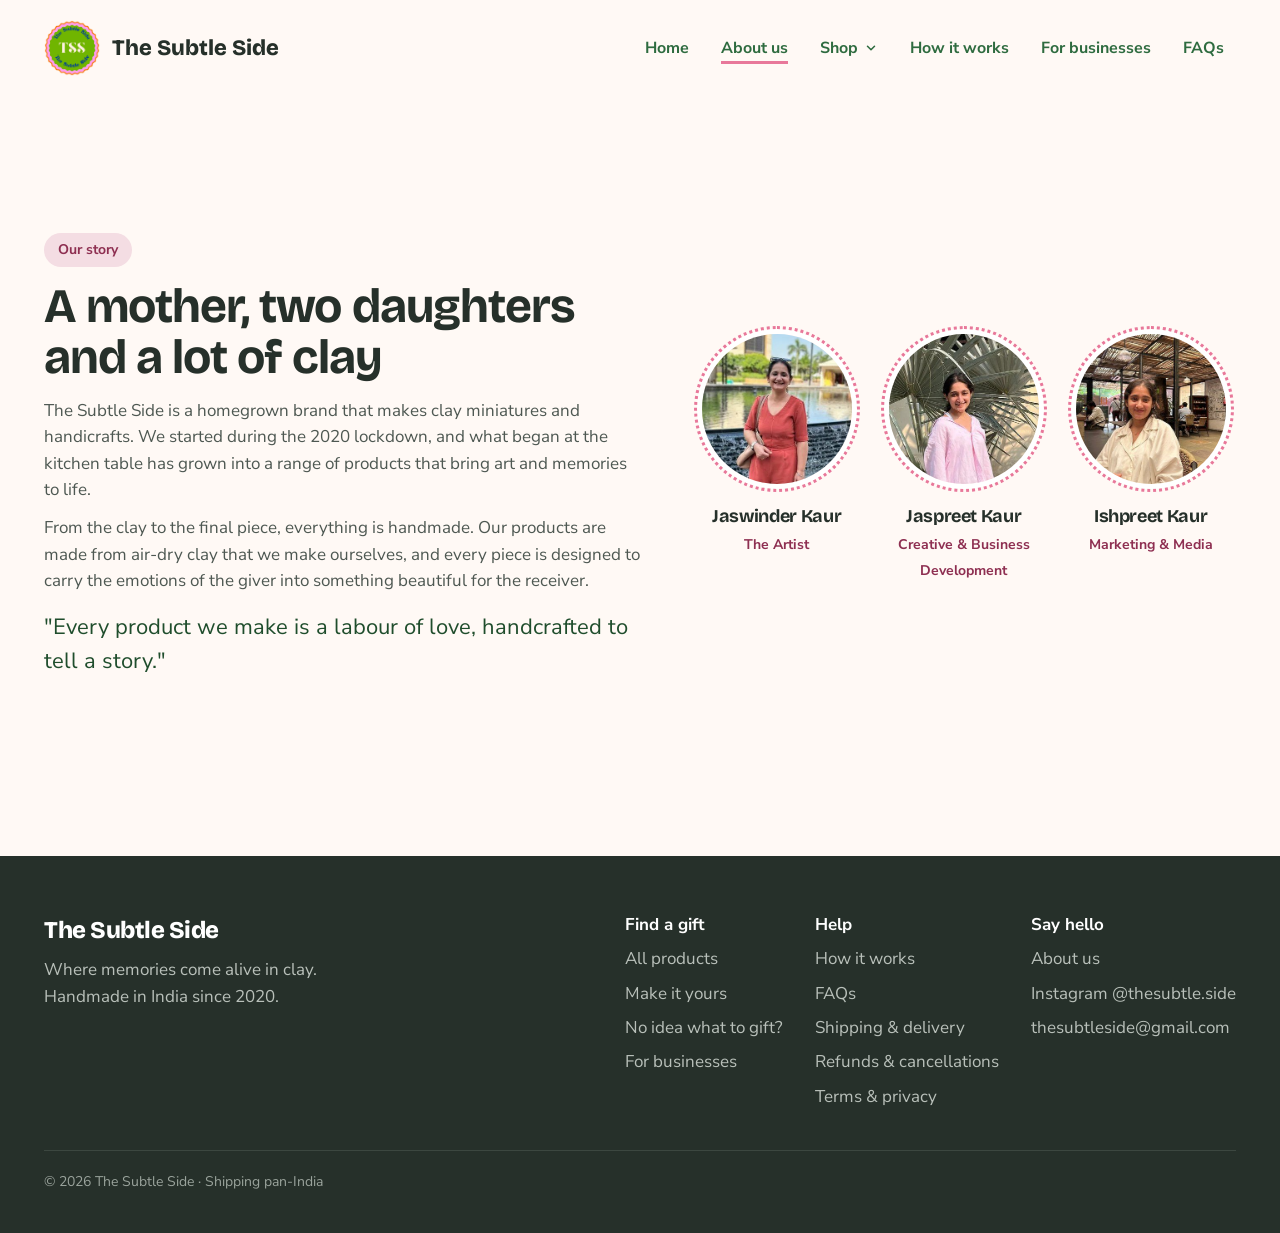
==== about.html @ 17f31695 "Add files via upload" ====
<!doctype html>
<html lang="en">
<head>
<meta charset="utf-8">
<meta name="viewport" content="width=device-width, initial-scale=1">
<title>About us – The Subtle Side</title>
<meta name="description" content="The Subtle Side is a homegrown clay gift brand started in 2020 by a mother and her two daughters.">
<link rel="icon" href="images/logo/tss-logo.png">
<link rel="preconnect" href="https://fonts.googleapis.com">
<link href="https://fonts.googleapis.com/css2?family=Bricolage+Grotesque:opsz,wght@12..96,500;12..96,700;12..96,800&family=Nunito+Sans:wght@400;600;700;800&display=swap" rel="stylesheet">
<link rel="stylesheet" href="style.css">
<script src="site.js" defer></script>
</head>
<body>

<header class="site">
  <a class="brand" href="index.html"><img class="logo-img" src="images/logo/tss-logo.png" alt=""><b>The Subtle Side</b></a>
  <button type="button" class="menu-toggle" aria-expanded="false" aria-controls="site-menu"><svg width="22" height="22" viewBox="0 0 24 24" fill="none" stroke="currentColor" stroke-width="2.4" stroke-linecap="round" aria-hidden="true"><path d="M4 7h16M4 12h16M4 17h16"/></svg><span class="menu-label">Menu</span></button>
  <nav class="main" aria-label="Main">
    <ul id="site-menu" class="menu">
      <li><a href="index.html">Home</a></li>
      <li><a href="about.html" aria-current="page">About us</a></li>
      <li class="has-sub">
        <button type="button" class="sub-toggle" aria-expanded="false" aria-controls="shop-sub">Shop <svg width="14" height="14" viewBox="0 0 24 24" fill="none" stroke="currentColor" stroke-width="2.6" stroke-linecap="round" stroke-linejoin="round" aria-hidden="true"><path d="M6 9l6 6 6-6"/></svg></button>
        <ul id="shop-sub" class="sub">
          <li><a href="shop.html">All products</a></li>
          <li><a href="custom.html">Make it yours</a></li>
          <li><a href="help.html">No idea what to gift?</a></li>
        </ul>
      </li>
      <li><a href="how.html">How it works</a></li>
      <li><a href="business.html">For businesses</a></li>
      <li><a href="faq.html">FAQs</a></li>
    </ul>
  </nav>
</header>

<main class="wrap about-page">
  <div class="about-text">
    <span class="chip">Our story</span>
    <h1 class="sec">A mother, two daughters and a lot of clay</h1>
    <p>The Subtle Side is a homegrown brand that makes clay miniatures and handicrafts. We started during the 2020 lockdown, and what began at the kitchen table has grown into a range of products that bring art and memories to life.</p>
    <p>From the clay to the final piece, everything is handmade. Our products are made from air-dry clay that we make ourselves, and every piece is designed to carry the emotions of the giver into something beautiful for the receiver.</p>
    <p class="quote">"Every product we make is a labour of love, handcrafted to tell a story."</p>
  </div>
  <div class="about-team">
    <div class="member"><img src="images/team/jaswinder-kaur.jpg" alt="Jaswinder Kaur"><h3>Jaswinder Kaur</h3><span>The Artist</span></div>
    <div class="member"><img src="images/team/jaspreet-kaur.jpg" alt="Jaspreet Kaur"><h3>Jaspreet Kaur</h3><span>Creative &amp; Business Development</span></div>
    <div class="member"><img src="images/team/ishpreet-kaur.jpg" alt="Ishpreet Kaur"><h3>Ishpreet Kaur</h3><span>Marketing &amp; Media</span></div>
  </div>
</main>

<footer class="site">
  <div class="wrap">
    <div class="cols">
      <div style="flex:1 1 280px"><div class="display" style="font-weight:800;font-size:24px;color:#fff">The Subtle Side</div><span style="max-width:340px">Where memories come alive in clay. Handmade in India since 2020.</span></div>
      <div><span class="t">Find a gift</span><a href="shop.html">All products</a><a href="custom.html">Make it yours</a><a href="help.html">No idea what to gift?</a><a href="business.html">For businesses</a></div>
      <div><span class="t">Help</span><a href="how.html">How it works</a><a href="faq.html">FAQs</a><a href="policies.html#shipping">Shipping &amp; delivery</a><a href="policies.html#refunds">Refunds &amp; cancellations</a><a href="policies.html#terms">Terms &amp; privacy</a></div>
      <div><span class="t">Say hello</span><a href="about.html">About us</a><a href="https://www.instagram.com/thesubtle.side/">Instagram @thesubtle.side</a><a href="mailto:thesubtleside@gmail.com">thesubtleside@gmail.com</a></div>
    </div>
    <div class="copy">© 2026 The Subtle Side · Shipping pan-India</div>
  </div>
</footer>

<a href="#" class="to-top" aria-label="Back to top"><svg width="22" height="22" viewBox="0 0 24 24" fill="none" stroke="currentColor" stroke-width="2.6" stroke-linecap="round" stroke-linejoin="round" aria-hidden="true"><path d="M12 19V5"/><path d="M5 12l7-7 7 7"/></svg></a>

</body>
</html>
---- style.css ----
:root{
  --ground:#FFF9F5; --ink:#26302A; --muted:#4E5852; --green:#2E6B3F; --green-dark:#1F4D2C;
  --leaf:#7DB352; --pink:#E8789A; --pink-soft:#F4DDE3; --pink-ink:#8E2F51; --line:#EFE3DC; --field:#D9CFC9;
}
*{box-sizing:border-box}
body{margin:0;background:var(--ground);color:var(--ink);font-family:'Nunito Sans',system-ui,sans-serif;font-size:17px;line-height:1.55}
a{color:var(--green)}a:hover{color:var(--green-dark)}
img{max-width:100%;display:block}
input,select,textarea,button{font:inherit}
h1,h2,h3,.display{font-family:'Bricolage Grotesque',sans-serif;letter-spacing:-0.02em}
.wrap{max-width:1240px;margin:0 auto;padding:0 24px}
.bar{background:var(--green-dark);color:var(--ground);text-align:center;padding:10px 16px;font-size:14px;font-weight:600}
header.site{display:flex;flex-wrap:wrap;align-items:center;justify-content:space-between;gap:16px;padding:20px 24px;max-width:1240px;margin:0 auto}
.brand{display:flex;align-items:center;gap:12px;text-decoration:none;color:var(--ink)}
.logo{width:52px;height:52px;border-radius:50%;background:var(--leaf);border:4px dotted var(--pink);display:flex;align-items:center;justify-content:center;font-family:'Bricolage Grotesque',sans-serif;font-weight:800;color:#fff;font-size:17px}
.brand b{font-family:'Bricolage Grotesque',sans-serif;font-weight:800;font-size:22px}
nav.main{display:flex;flex-wrap:wrap;gap:8px 28px;font-weight:700;font-size:16px}
nav.main a{text-decoration:none}
.btn{display:inline-flex;align-items:center;justify-content:center;min-height:52px;padding:0 28px;border-radius:999px;background:var(--green);color:#fff;font-weight:800;text-decoration:none;border:0;cursor:pointer}
.btn:hover{background:var(--green-dark);color:#fff}
.btn.ghost{background:transparent;border:2px solid var(--green);color:var(--green)}
.btn.block{width:100%}
.chip{display:inline-block;background:var(--pink-soft);color:var(--pink-ink);font-weight:700;font-size:14px;padding:6px 14px;border-radius:999px}
.hero{display:flex;flex-wrap:wrap;gap:48px;align-items:center;padding:48px 24px 72px;max-width:1240px;margin:0 auto}
.hero>div{flex:1 1 440px;min-width:0}
.hero h1{font-weight:800;font-size:clamp(42px,6vw,76px);line-height:1.02;letter-spacing:-0.03em;margin:20px 0}
.hero p{font-size:19px;color:var(--muted);margin:0 0 32px;max-width:520px}
.row{display:flex;flex-wrap:wrap;gap:14px}
.ph{border-radius:24px;display:flex;align-items:flex-end;padding:18px;font-weight:700;font-size:14px;overflow:hidden;background-size:cover;background-position:center}
.ph.pink{background-color:var(--pink-soft);color:var(--pink-ink)}
.ph.green{background-color:#DCEBCF;color:#2E5A22}
.ph.sand{background-color:#FBE7C8;color:#7A4E12}
.ph.blue{background-color:#E2E4F6;color:#3A3F80}
.ph.teal{background-color:#D6ECEA;color:#1F5E58}
.ph.neutral{background-color:#F6EEE9;color:#6B5C55}
.mosaic{display:grid;grid-template-columns:1fr 1fr;gap:16px}
.mosaic .tall{grid-row:span 2;min-height:440px}
.mosaic .ph:not(.tall){min-height:212px}
section.white{background:#fff}
section.pad{padding:80px 0}
h2.sec{font-weight:800;font-size:clamp(32px,4vw,44px);margin:0 0 8px}
.sub{color:var(--muted);margin:0 0 36px}
.grid{display:grid;gap:20px}
.cats{grid-template-columns:repeat(auto-fit,minmax(170px,1fr))}
.card-link{text-decoration:none;color:var(--ink);display:flex;flex-direction:column;gap:10px}
.card-link .ph{aspect-ratio:4/5}
.card-link h3{font-size:21px;margin:4px 0 0}
.card-link span{color:var(--muted);font-size:15px}
.steps{grid-template-columns:repeat(auto-fit,minmax(230px,1fr))}
.step{background:#fff;border:1px solid var(--line);border-radius:22px;padding:28px}
.num{width:44px;height:44px;border-radius:50%;background:var(--green);color:#fff;display:flex;align-items:center;justify-content:center;font-weight:800;font-family:'Bricolage Grotesque',sans-serif;font-size:20px}
.step h3{font-size:22px;margin:18px 0 8px}
.step p{margin:0;color:var(--muted);font-size:16px}
.products{grid-template-columns:repeat(auto-fit,minmax(240px,1fr));gap:24px}
.products .ph{aspect-ratio:1/1}
.split{display:flex;flex-wrap:wrap;gap:48px}
.split>.l{flex:1 1 360px;min-width:0}
.split>.r{flex:1 1 520px;min-width:0}
.ticks{display:flex;flex-direction:column;gap:12px;font-weight:600}
.ticks div{display:flex;gap:10px;align-items:center}
form.panel{background:#fff;border:1px solid var(--line);border-radius:28px;padding:32px;display:grid;grid-template-columns:repeat(auto-fit,minmax(220px,1fr));gap:18px}
label.f{display:flex;flex-direction:column;gap:6px;font-weight:700;font-size:15px}
label.f.full,.full{grid-column:1/-1}
.f input,.f select,.f textarea{min-height:48px;border:1.5px solid var(--field);border-radius:12px;padding:10px 14px;background:#FFFCFA;font-weight:400}
.f textarea{resize:vertical}
.note{font-size:14px;color:var(--muted)}
section.dark{background:var(--green-dark);color:var(--ground)}
.reviews{grid-template-columns:repeat(auto-fit,minmax(280px,1fr))}
.reviews figure{margin:0;background:#2A5F38;border-radius:22px;padding:28px;display:flex;flex-direction:column;gap:16px}
.reviews blockquote{margin:0;font-size:18px}
.reviews figcaption{font-weight:700;color:#CFE0D2}
.tiles{grid-template-columns:repeat(auto-fit,minmax(280px,1fr))}
.tile{border-radius:22px;padding:32px}
.tile h3{font-size:26px;margin:0 0 8px}
.tile p{margin:0 0 18px}
footer.site{background:var(--ink);color:#E6E8E4;padding:56px 0 40px}
footer .cols{display:flex;flex-wrap:wrap;justify-content:space-between;gap:32px}
footer .cols>div{display:flex;flex-direction:column;gap:8px}
footer a,footer span{color:#B9C0BA;text-decoration:none}
footer a:hover{color:#fff}
footer .t{font-weight:700;color:#fff}
footer .copy{margin-top:40px;padding-top:20px;border-top:1px solid #3C4740;font-size:14px;color:#9AA39C}
/* product page */
.crumb{font-size:14px;color:#5B645E}
.pdp{display:flex;flex-wrap:wrap;gap:48px;padding:28px 24px 80px;max-width:1240px;margin:0 auto}
.pdp .gallery{flex:1 1 520px;min-width:0;display:flex;flex-direction:column;gap:14px}
.pdp .gallery .main{aspect-ratio:1/1}
.thumbs{display:grid;grid-template-columns:repeat(4,1fr);gap:12px}
.thumbs .ph{aspect-ratio:1/1;border-radius:16px;padding:0}
.pdp .info{flex:1 1 440px;min-width:0;display:flex;flex-direction:column;gap:26px}
.pdp h1{font-weight:800;font-size:46px;line-height:1.05;margin:0 0 10px}
.price{font-size:24px;font-weight:700}
fieldset{border:0;padding:0;margin:0}
legend,.lbl{font-weight:800;margin-bottom:10px;padding:0}
.pills{display:flex;flex-wrap:wrap;gap:10px}
.pill{min-height:48px;padding:0 20px;border-radius:999px;font-weight:700;cursor:pointer;border:2px solid var(--field);background:#fff;color:var(--ink)}
.pill[aria-pressed="true"]{border-color:var(--green);background:var(--green);color:#fff}
.stepper{display:inline-flex;align-items:center;gap:4px;border:1.5px solid var(--field);border-radius:999px;padding:4px;background:#fff}
.stepper button{width:44px;height:44px;border-radius:50%;border:0;background:#F6EEE9;font-size:22px;font-weight:700;cursor:pointer;color:var(--ink)}
.stepper output{min-width:44px;text-align:center;font-weight:800;font-size:18px}
.addon{display:flex;align-items:center;gap:12px;min-height:52px;padding:0 16px;border-radius:14px;border:2px solid #E7DDD7;background:#fff;font-weight:600;cursor:pointer}
.addon:has(input:checked){border-color:var(--green);background:#F1F7EE}
.addon input{width:20px;height:20px;accent-color:var(--green)}
.addon span:first-of-type{flex:1}
.addon .p{color:#5B645E}
.perks{display:flex;flex-wrap:wrap;gap:8px 24px;font-size:14px;color:#5B645E;font-weight:600}
.summary{background:#fff;border:1px solid var(--line);border-radius:18px;padding:18px;font-size:15px}
@media (max-width:600px){.mosaic .tall{min-height:300px}.pdp h1{font-size:36px}form.panel{padding:22px}}

/* ---------- v2: real photos, catalogue, about ---------- */
:root{--orange:#E8661C;--navy:#1F3A8A}
.logo-img{width:56px;height:56px;display:block}
.ph img,.tile-img img{width:100%;height:100%;object-fit:cover;display:block}
.ph.photo{padding:0;position:relative}
.ph.photo img{position:absolute;inset:0}
.ph.photo .tag{position:absolute;left:14px;bottom:14px;background:rgba(255,255,255,.92);color:var(--ink);font-size:13px;font-weight:700;padding:6px 12px;border-radius:999px}
.mosaic .tall{min-height:480px}
.mosaic .ph.photo:not(.tall){min-height:232px}
.sparkle{position:absolute;width:90px;opacity:.9;pointer-events:none}
.hero{position:relative}
.stats{display:flex;flex-wrap:wrap;gap:12px 32px;margin-top:32px}
.stats div{display:flex;flex-direction:column}
.stats b{font-family:'Bricolage Grotesque',sans-serif;font-size:30px;line-height:1.1;color:var(--green-dark)}
.stats span{font-size:14px;color:var(--muted);font-weight:600}
.cat-tile{text-decoration:none;color:var(--ink);display:flex;flex-direction:column;gap:10px}
.cat-tile .tile-img{aspect-ratio:4/5;border-radius:22px;overflow:hidden;background:#F6EEE9}
.cat-tile .tile-img img{transition:transform .4s ease}
.cat-tile:hover .tile-img img{transform:scale(1.04)}
.cat-tile h3{font-size:21px;margin:4px 0 0}
.cat-tile span{color:var(--muted);font-size:15px;margin-top:-6px}
/* product cards */
.pgrid{display:grid;grid-template-columns:repeat(auto-fill,minmax(230px,1fr));gap:24px}
.pcard{display:flex;flex-direction:column;background:#fff;border:1px solid var(--line);border-radius:22px;overflow:hidden}
.pimg{aspect-ratio:1/1;background:#F6EEE9;overflow:hidden}
.pimg img{width:100%;height:100%;object-fit:cover;display:block}
.pimg.contain{background:#fff}.pimg.contain img{object-fit:contain;padding:12px;box-sizing:border-box}
.pbody{display:flex;flex-direction:column;gap:4px;padding:16px 18px 18px;flex:1}
.pcat{font-size:12px;font-weight:700;text-transform:uppercase;letter-spacing:.06em;color:var(--pink-ink)}
.pbody h3{font-family:'Nunito Sans',sans-serif;font-size:17px;letter-spacing:0;margin:0;line-height:1.3}
.pprice{color:var(--ink);font-size:16px;font-weight:700;margin-bottom:10px}
.pnote{color:var(--muted);font-size:13px;margin:-8px 0 10px}
.btn.small{min-height:44px;padding:0 20px;font-size:15px;margin-top:auto;align-self:flex-start}
/* shop chips */
.chips{display:flex;flex-wrap:wrap;gap:10px;margin:0 0 32px}
.chipbtn{min-height:44px;padding:0 18px;border-radius:999px;border:2px solid var(--field);background:#fff;color:var(--ink);font-weight:700;cursor:pointer}
.chipbtn[aria-pressed="true"]{background:var(--green);border-color:var(--green);color:#fff}
/* order dialog */
dialog.order{border:0;border-radius:24px;padding:0;width:min(560px,calc(100% - 32px));max-height:calc(100% - 32px);overflow:auto;box-shadow:0 24px 60px rgba(0,0,0,.25)}
dialog.order::backdrop{background:rgba(38,48,42,.5)}
.od-head{display:flex;gap:16px;align-items:center;padding:20px 20px 0}
.od-head img{width:84px;height:84px;border-radius:14px;object-fit:cover;flex:none}
.od-head h2{font-size:22px;margin:0}
.od-head p{margin:2px 0 0;color:var(--muted);font-size:14px}
.od-close{margin-left:auto;align-self:flex-start;width:44px;height:44px;border-radius:50%;border:0;background:#F6EEE9;cursor:pointer;font-size:20px;color:var(--ink);flex:none}
dialog.order form{display:grid;grid-template-columns:repeat(2,minmax(0,1fr));gap:14px;padding:20px}
.od-info{grid-column:1/-1;background:#F1F7EE;border-radius:14px;padding:12px 14px;font-size:14px;color:#2E4A33}
@media (max-width:520px){dialog.order form{grid-template-columns:1fr}}
/* about */
.about-intro{display:flex;flex-wrap:wrap;gap:48px;align-items:center}
.about-intro>div{flex:1 1 420px;min-width:0}
.about-intro .quote{font-family:'Bricolage Grotesque',sans-serif;font-size:clamp(26px,3vw,34px);line-height:1.2;font-weight:700;color:var(--green-dark);margin:0 0 20px}
.team{grid-template-columns:repeat(auto-fit,minmax(220px,1fr));gap:24px;margin-top:56px}
.member{text-align:center}
.member img{width:180px;height:180px;border-radius:50%;object-fit:cover;margin:0 auto 14px;border:5px solid #fff;outline:3px dotted var(--pink)}
.member h3{font-size:22px;margin:0}
.member span{color:var(--pink-ink);font-weight:700;font-size:15px}
.values{grid-template-columns:repeat(auto-fit,minmax(260px,1fr));margin-top:56px}
.value{background:#fff;border:1px solid var(--line);border-radius:22px;padding:28px}
.value h3{font-size:22px;margin:0 0 8px}
.value p{margin:0;color:var(--muted)}
.corp{display:flex;flex-wrap:wrap;gap:40px;align-items:center}
.corp>div{flex:1 1 420px;min-width:0}
.corp .strip{border-radius:22px;background:#fff;padding:16px;border:1px solid var(--line)}
.corp .pins{display:grid;grid-template-columns:repeat(3,1fr);gap:12px;margin-top:12px}
.corp .pins div{aspect-ratio:1/1;border-radius:16px;background:#fff;border:1px solid var(--line);overflow:hidden;display:flex;align-items:center;justify-content:center}
.corp .pins img{max-width:85%;max-height:85%;object-fit:contain}

label.f{min-width:0}
.f input,.f select,.f textarea{width:100%;box-sizing:border-box}
@media (max-width:900px){.cats{grid-template-columns:repeat(2,minmax(0,1fr))}}
@media (min-width:901px) and (max-width:1180px){.cats{grid-template-columns:repeat(3,minmax(0,1fr))}}

/* ---------- v3: three paths ---------- */
nav.main a[aria-current="page"]{text-decoration:underline;text-decoration-thickness:3px;text-underline-offset:8px;text-decoration-color:var(--pink)}
.page-hero{padding:24px 24px 40px}
.page-hero h1{font-family:'Bricolage Grotesque',sans-serif;font-weight:800;font-size:clamp(40px,6vw,64px);letter-spacing:-0.03em;line-height:1.02;margin:16px 0 12px}
.page-hero .sub{max-width:680px;margin:0;font-size:18px}
.paths{display:grid;grid-template-columns:repeat(auto-fit,minmax(280px,1fr));gap:24px}
.path{display:flex;flex-direction:column;text-decoration:none;color:var(--ink);background:var(--ground);border:1px solid var(--line);border-radius:26px;overflow:hidden;transition:transform .2s ease,box-shadow .2s ease}
.path:hover{transform:translateY(-4px);box-shadow:0 14px 30px rgba(38,48,42,.10);color:var(--ink)}
.path-img{aspect-ratio:16/11;overflow:hidden;background:#F6EEE9}
.path-img img{width:100%;height:100%;object-fit:cover;display:block}
.path-body{padding:22px 24px 26px;display:flex;flex-direction:column;gap:8px;flex:1}
.path-num{font-size:13px;font-weight:800;letter-spacing:.06em;text-transform:uppercase;color:var(--pink-ink)}
.path h3{font-size:30px;margin:0}
.path p{margin:0;color:var(--muted);font-size:16px}
.path-cta{margin-top:auto;padding-top:10px;font-weight:800;color:var(--green)}
.ideas{display:grid;grid-template-columns:repeat(auto-fill,minmax(260px,1fr));gap:24px}
.idea{display:flex;flex-direction:column;background:#fff;border:1px solid var(--line);border-radius:22px;overflow:hidden}
.idea-img{aspect-ratio:1/1;overflow:hidden;background:#F6EEE9}
.idea-img img{width:100%;height:100%;object-fit:cover;display:block}
.idea-thumbs{display:grid;grid-template-columns:repeat(3,1fr);gap:6px;padding:6px 6px 0}
.idea-thumbs img{width:100%;aspect-ratio:1/1;object-fit:cover;border-radius:10px;display:block}
.idea h3{font-family:'Bricolage Grotesque',sans-serif;font-size:22px;margin:0 0 4px}
.idea-text{margin:0 0 12px;color:var(--muted);font-size:15px}
.nudge{text-align:center}
.nudge p{margin:0;font-size:18px;color:var(--muted)}
.nudge a{font-weight:800}
.nudge-card{margin-top:56px;display:flex;flex-wrap:wrap;align-items:center;justify-content:space-between;gap:20px;background:var(--pink-soft);border-radius:24px;padding:28px 32px}
.nudge-card h2{font-family:'Bricolage Grotesque',sans-serif;font-size:26px;margin:0 0 4px}
.nudge-card p{margin:0;color:#4E3A41}
.prompts{background:#fff;border:1px solid var(--line);border-radius:20px;padding:20px 24px}
.prompts .lbl{margin-bottom:6px}
.prompts ul{margin:0;padding-left:20px;color:var(--muted);display:flex;flex-direction:column;gap:4px}
.help-photos{display:grid;grid-template-columns:repeat(3,1fr);gap:12px;margin-top:24px}
.help-photos img{width:100%;aspect-ratio:1/1;object-fit:cover;border-radius:18px;display:block}

/* ---------- v4: how it works + back to top ---------- */
.howlink{display:inline-block;margin-top:18px;font-weight:800;font-size:16px}
.how-tabs{display:grid;grid-template-columns:repeat(3,minmax(0,1fr));gap:12px;margin-bottom:28px}
.how-tab{display:flex;flex-direction:column;align-items:flex-start;gap:2px;text-align:left;min-height:76px;padding:14px 20px;border-radius:18px;border:2px solid var(--field);background:#fff;color:var(--ink);cursor:pointer}
.how-tab b{font-size:17px}
.how-tab span{font-size:14px;color:var(--muted);font-weight:700}
.how-tab[aria-selected="true"]{border-color:var(--green);background:var(--green);color:#fff}
.how-tab[aria-selected="true"] span{color:#CFE0D2}
.how-tab:focus-visible{outline:3px solid var(--pink);outline-offset:3px}
.how-steps{list-style:none;margin:0 0 28px;padding:0;display:grid;grid-template-columns:repeat(3,minmax(0,1fr));gap:20px;counter-reset:none}
.how-step{position:relative;background:var(--ground);border:1px solid var(--line);border-radius:22px;padding:18px 22px 24px}
.how-step h3{font-family:'Nunito Sans',sans-serif;letter-spacing:0;font-size:19px;line-height:1.3;margin:8px 0 6px}
.how-step p{margin:0;color:var(--muted);font-size:15px}
.how-step q{quotes:"\201C" "\201D";font-weight:800;color:var(--green)}
.how-step:not(:last-child)::after{content:"";position:absolute;right:-17px;top:92px;width:14px;height:14px;border-top:3px solid var(--pink);border-right:3px solid var(--pink);transform:rotate(45deg);z-index:1}
.how-num{display:inline-flex;align-items:center;justify-content:center;width:36px;height:36px;border-radius:50%;background:var(--green);color:#fff;font-weight:800;font-family:'Bricolage Grotesque',sans-serif;font-size:18px}
.mock{height:150px;border-radius:16px;background:#fff;border:1px solid var(--line);display:flex;align-items:center;justify-content:center;padding:14px;margin-bottom:14px;overflow:hidden}
.hl{box-shadow:0 0 0 3px #fff,0 0 0 6px var(--pink);animation:tap 1.8s ease-in-out infinite}
@keyframes tap{0%,100%{box-shadow:0 0 0 3px #fff,0 0 0 6px var(--pink)}50%{box-shadow:0 0 0 3px #fff,0 0 0 11px rgba(232,120,154,.35)}}
@media (prefers-reduced-motion:reduce){.hl{animation:none}}
.mock-nav{display:flex;gap:8px;flex-wrap:wrap;justify-content:center}
.mock-nav span{font-size:13px;font-weight:800;padding:8px 12px;border-radius:999px;color:var(--green);background:#F1F7EE}
.mock-nav span.hl{background:var(--green);color:#fff}
.mock-card{display:flex;gap:12px;align-items:center;background:var(--ground);border-radius:14px;padding:10px;width:100%}
.mock-card img{width:84px;height:84px;object-fit:cover;border-radius:10px;flex:none}
.mock-card div{display:flex;flex-direction:column;gap:3px;align-items:flex-start;font-size:14px}
.mock-card i{font-style:normal;color:var(--muted);font-size:13px}
.mock-btn{display:inline-block;background:var(--green);color:#fff;font-size:12px;font-weight:800;padding:6px 14px;border-radius:999px;margin-top:4px}
.mock-btn.wide{display:block;text-align:center;margin-top:6px}
.mock-form{display:flex;flex-direction:column;gap:8px;width:100%}
.mock-line{display:block;font-size:12px;color:#8A8F8B;border:1.5px solid var(--field);border-radius:8px;padding:6px 10px}
.mock-line.short{width:65%}
.mock-select{display:flex;justify-content:space-between;align-items:center;font-size:14px;font-weight:700;border:1.5px solid var(--green);border-radius:8px;padding:8px 10px;background:#fff}
.mock-text{display:block;font-size:14px;border:1.5px solid var(--green);border-radius:8px;padding:10px;min-height:64px;background:#fff}
.mock-upload{display:flex;flex-direction:column;align-items:center;gap:6px;width:100%;padding:18px;border:2px dashed var(--pink);border-radius:12px;background:#FFF3F6;color:var(--pink-ink);font-weight:800;font-size:14px}
.mock-chat{width:100%;background:#E9F2E4;border-radius:12px;padding:14px;display:flex}
.bubble{background:#fff;border-radius:14px 14px 14px 4px;padding:10px 12px;font-size:13px;line-height:1.4;box-shadow:0 1px 2px rgba(0,0,0,.08)}
.then{margin-top:48px;background:var(--green-dark);color:var(--ground);border-radius:24px;padding:28px}
.then h3{font-size:22px;margin:0 0 18px;color:#fff}
.then-steps{list-style:none;margin:0;padding:0;display:grid;grid-template-columns:repeat(4,minmax(0,1fr));gap:18px}
.then-steps li{display:flex;flex-direction:column;gap:4px}
.then-steps svg{color:#F49AC2;margin-bottom:4px}
.then-steps b{font-size:17px;color:#fff}
.then-steps span{font-size:14px;color:#CFE0D2}
.faq{margin-top:28px;display:grid;grid-template-columns:repeat(2,minmax(0,1fr));gap:12px}
.faq details{background:var(--ground);border:1px solid var(--line);border-radius:16px;padding:0 18px}
.faq summary{cursor:pointer;font-weight:800;min-height:52px;display:flex;align-items:center;list-style:none}
.faq summary::-webkit-details-marker{display:none}
.faq summary::after{content:"+";margin-left:auto;font-size:22px;color:var(--green)}
.faq details[open] summary::after{content:"\2212"}
.faq details p{margin:0 0 16px;color:var(--muted)}
@media (max-width:860px){
  .how-tabs{grid-template-columns:1fr}
  .how-steps{grid-template-columns:1fr;gap:28px}
  .how-step:not(:last-child)::after{right:auto;left:50%;top:auto;bottom:-22px;transform:translateX(-50%) rotate(135deg)}
  .then-steps{grid-template-columns:repeat(2,minmax(0,1fr))}
  .faq{grid-template-columns:1fr}
}
.to-top{position:fixed;right:20px;bottom:20px;width:52px;height:52px;border-radius:50%;background:var(--green);color:#fff;display:flex;align-items:center;justify-content:center;box-shadow:0 8px 20px rgba(31,77,44,.3);opacity:0;transform:translateY(12px);pointer-events:none;transition:opacity .2s ease,transform .2s ease;z-index:50}
.to-top.show{opacity:1;transform:none;pointer-events:auto}
.to-top:hover{background:var(--green-dark);color:#fff}
.to-top:focus-visible{outline:3px solid var(--pink);outline-offset:3px}
html{scroll-behavior:smooth}
@media (prefers-reduced-motion:reduce){html{scroll-behavior:auto}}

/* ---------- v5: menu, about, faq ---------- */
header.site{position:relative}
nav.main .menu{list-style:none;margin:0;padding:0;display:flex;align-items:center;gap:4px 8px;flex-wrap:wrap}
nav.main .menu a,nav.main .sub-toggle{display:inline-flex;align-items:center;gap:6px;min-height:44px;padding:0 12px;border-radius:999px;font:inherit;font-weight:700;font-size:16px;color:var(--green);text-decoration:none;background:none;border:0;cursor:pointer}
nav.main .menu a:hover,nav.main .sub-toggle:hover{background:#F1F7EE;color:var(--green-dark)}
nav.main .menu a[aria-current="page"],nav.main .sub-toggle.is-current{text-decoration:underline;text-decoration-thickness:3px;text-underline-offset:8px;text-decoration-color:var(--pink)}
nav.main .sub-toggle svg{transition:transform .15s ease}
nav.main .sub-toggle[aria-expanded="true"] svg{transform:rotate(180deg)}
.has-sub{position:relative}
.sub{list-style:none;margin:0;padding:8px;position:absolute;top:calc(100% + 6px);left:0;min-width:240px;background:#fff;border:1px solid var(--line);border-radius:18px;box-shadow:0 18px 40px rgba(38,48,42,.14);display:none;z-index:40}
.sub.open{display:block}
.sub a{width:100%;border-radius:12px !important;box-sizing:border-box}
.menu-toggle{display:none;align-items:center;gap:8px;min-height:44px;padding:0 16px;border-radius:999px;border:2px solid var(--green);background:#fff;color:var(--green);font:inherit;font-weight:800;cursor:pointer}
@media (max-width:980px){
  .menu-toggle{display:inline-flex}
  nav.main{flex-basis:100%}
  nav.main .menu{display:none;flex-direction:column;align-items:stretch;background:#fff;border:1px solid var(--line);border-radius:18px;padding:8px;margin-top:8px}
  nav.main .menu.open{display:flex}
  nav.main .menu a,nav.main .sub-toggle{width:100%;justify-content:space-between;border-radius:12px}
  .sub{position:static;box-shadow:none;border:0;padding:0 0 0 14px;min-width:0}
}
.path p{min-height:calc(2 * 1.55em)}
.nudge-line{margin:8px 0 0;color:var(--muted);font-size:17px}
.nudge-line a{font-weight:800}
.faq-page{max-width:820px;padding-top:24px;padding-bottom:80px}
.faq-page h1{font-size:clamp(40px,6vw,64px);margin:0 0 28px}
.faq-page .faq{grid-template-columns:1fr;margin-top:0}
.faq-page .faq details{background:#fff}
.faq-page .nudge-line{margin-top:28px}
.about-page{display:grid;grid-template-columns:minmax(0,1.1fr) minmax(0,1fr);gap:48px;align-items:center;padding-top:8px;padding-bottom:48px;min-height:calc(100vh - 140px);box-sizing:border-box}
.about-text h1{font-size:clamp(34px,4vw,48px);line-height:1.05;margin:14px 0 16px}
.about-text p{margin:0 0 12px;color:var(--muted)}
.about-text .quote{font-size:22px;margin:16px 0 0;color:var(--green-dark)}
.about-team{display:grid;grid-template-columns:repeat(3,minmax(0,1fr));gap:16px}
.about-team .member img{width:100%;max-width:160px;height:auto;aspect-ratio:1/1}
.about-team .member h3{font-size:18px}
.about-team .member span{font-size:14px}
@media (max-width:860px){.about-page{grid-template-columns:1fr;min-height:0}}

@media (max-width:980px){
  header.site{justify-content:space-between;row-gap:0}
  nav.main{order:3;width:100%}
  nav.main .menu{width:100%;box-sizing:border-box}
}
@media (max-width:480px){
  header.site{padding:14px 16px}
  .logo-img{width:44px;height:44px}
  .brand b{font-size:19px}
  .menu-toggle{padding:0 12px}
  .menu-label{position:absolute;width:1px;height:1px;overflow:hidden;clip:rect(0 0 0 0)}
}
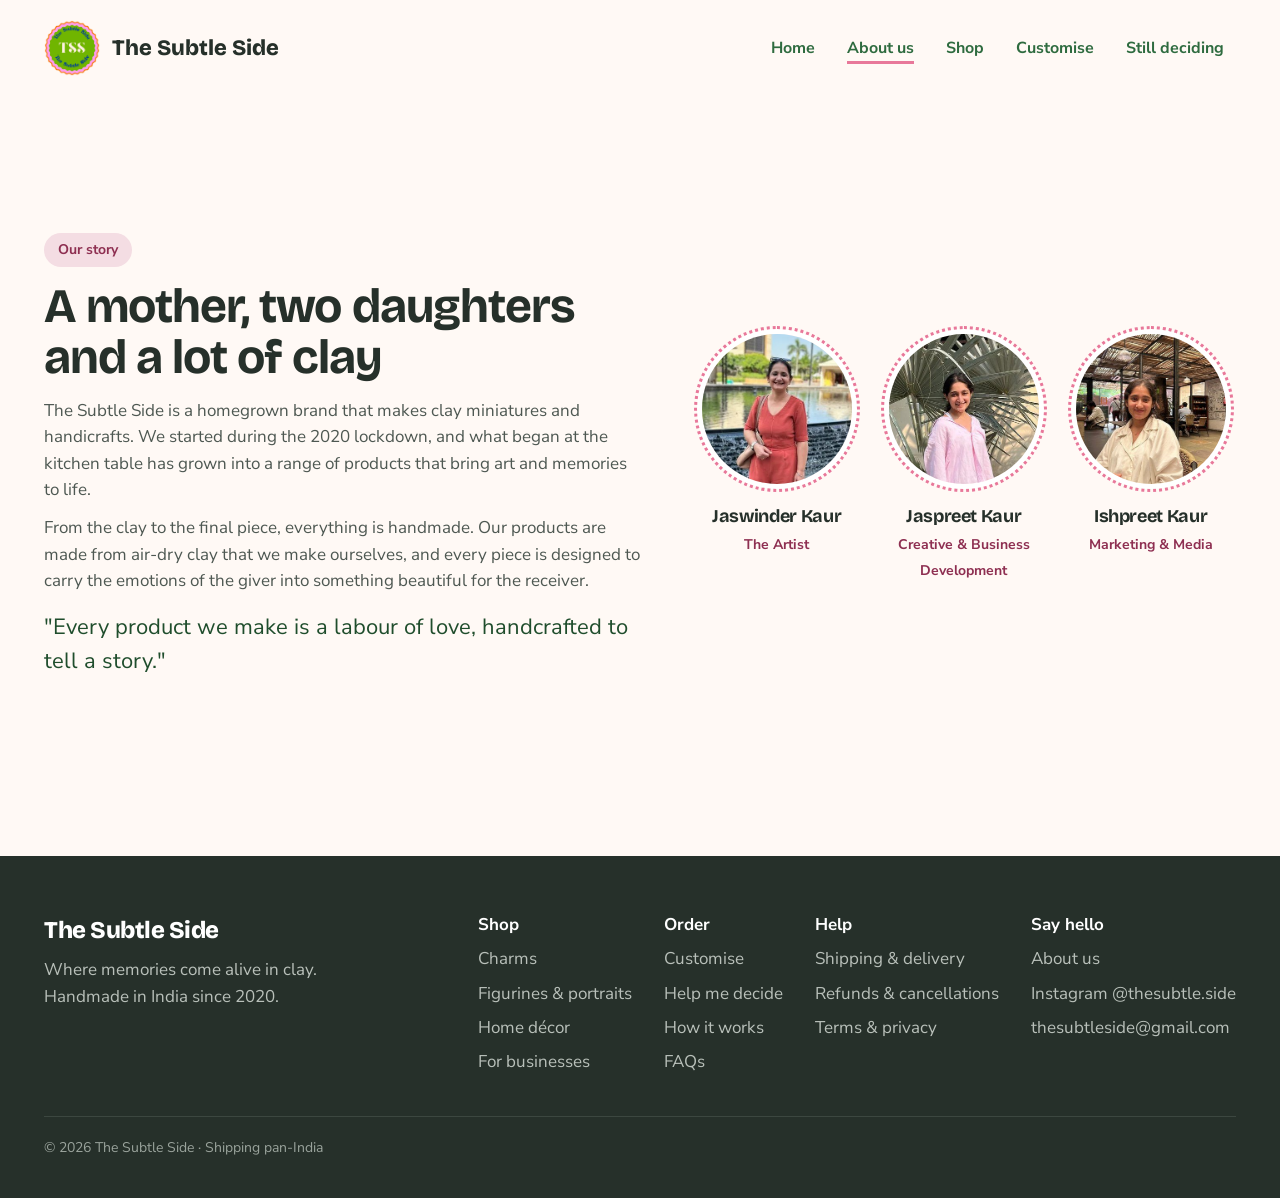
==== commit 72c48711: "Add files via upload" ====
--- a/about.html
+++ b/about.html
@@ -4,15 +4,15 @@
 <meta charset="utf-8">
 <meta name="viewport" content="width=device-width, initial-scale=1">
 <title>About us – The Subtle Side</title>
-<meta name="description" content="The Subtle Side is a homegrown clay gift brand started in 2020 by a mother and her two daughters.">
+<meta name="description" content="The Subtle Side is a mother-daughter clay studio, making handmade miniatures since 2020.">
 <link rel="icon" href="images/logo/tss-logo.png">
 <link rel="preconnect" href="https://fonts.googleapis.com">
 <link href="https://fonts.googleapis.com/css2?family=Bricolage+Grotesque:opsz,wght@12..96,500;12..96,700;12..96,800&family=Nunito+Sans:wght@400;600;700;800&display=swap" rel="stylesheet">
 <link rel="stylesheet" href="style.css">
+
 <script src="site.js" defer></script>
 </head>
 <body>
-
 <header class="site">
   <a class="brand" href="index.html"><img class="logo-img" src="images/logo/tss-logo.png" alt=""><b>The Subtle Side</b></a>
   <button type="button" class="menu-toggle" aria-expanded="false" aria-controls="site-menu"><svg width="22" height="22" viewBox="0 0 24 24" fill="none" stroke="currentColor" stroke-width="2.4" stroke-linecap="round" aria-hidden="true"><path d="M4 7h16M4 12h16M4 17h16"/></svg><span class="menu-label">Menu</span></button>
@@ -20,17 +20,9 @@
     <ul id="site-menu" class="menu">
       <li><a href="index.html">Home</a></li>
       <li><a href="about.html" aria-current="page">About us</a></li>
-      <li class="has-sub">
-        <button type="button" class="sub-toggle" aria-expanded="false" aria-controls="shop-sub">Shop <svg width="14" height="14" viewBox="0 0 24 24" fill="none" stroke="currentColor" stroke-width="2.6" stroke-linecap="round" stroke-linejoin="round" aria-hidden="true"><path d="M6 9l6 6 6-6"/></svg></button>
-        <ul id="shop-sub" class="sub">
-          <li><a href="shop.html">All products</a></li>
-          <li><a href="custom.html">Make it yours</a></li>
-          <li><a href="help.html">No idea what to gift?</a></li>
-        </ul>
-      </li>
-      <li><a href="how.html">How it works</a></li>
-      <li><a href="business.html">For businesses</a></li>
-      <li><a href="faq.html">FAQs</a></li>
+      <li><a href="shop.html">Shop</a></li>
+      <li><a href="custom.html">Customise</a></li>
+      <li><a href="help.html">Still deciding</a></li>
     </ul>
   </nav>
 </header>
@@ -53,9 +45,10 @@
 <footer class="site">
   <div class="wrap">
     <div class="cols">
-      <div style="flex:1 1 280px"><div class="display" style="font-weight:800;font-size:24px;color:#fff">The Subtle Side</div><span style="max-width:340px">Where memories come alive in clay. Handmade in India since 2020.</span></div>
-      <div><span class="t">Find a gift</span><a href="shop.html">All products</a><a href="custom.html">Make it yours</a><a href="help.html">No idea what to gift?</a><a href="business.html">For businesses</a></div>
-      <div><span class="t">Help</span><a href="how.html">How it works</a><a href="faq.html">FAQs</a><a href="policies.html#shipping">Shipping &amp; delivery</a><a href="policies.html#refunds">Refunds &amp; cancellations</a><a href="policies.html#terms">Terms &amp; privacy</a></div>
+      <div style="flex:1 1 260px"><div class="display" style="font-weight:800;font-size:24px;color:#fff">The Subtle Side</div><span style="max-width:340px">Where memories come alive in clay. Handmade in India since 2020.</span></div>
+      <div><span class="t">Shop</span><a href="shop.html">Charms</a><a href="figurines.html">Figurines &amp; portraits</a><a href="decor.html">Home décor</a><a href="business.html">For businesses</a></div>
+      <div><span class="t">Order</span><a href="custom.html">Customise</a><a href="help.html">Help me decide</a><a href="how.html">How it works</a><a href="faq.html">FAQs</a></div>
+      <div><span class="t">Help</span><a href="policies.html#shipping">Shipping &amp; delivery</a><a href="policies.html#refunds">Refunds &amp; cancellations</a><a href="policies.html#terms">Terms &amp; privacy</a></div>
       <div><span class="t">Say hello</span><a href="about.html">About us</a><a href="https://www.instagram.com/thesubtle.side/">Instagram @thesubtle.side</a><a href="mailto:thesubtleside@gmail.com">thesubtleside@gmail.com</a></div>
     </div>
     <div class="copy">© 2026 The Subtle Side · Shipping pan-India</div>
--- a/style.css
+++ b/style.css
@@ -289,9 +289,9 @@
 nav.main .sub-toggle svg{transition:transform .15s ease}
 nav.main .sub-toggle[aria-expanded="true"] svg{transform:rotate(180deg)}
 .has-sub{position:relative}
-.sub{list-style:none;margin:0;padding:8px;position:absolute;top:calc(100% + 6px);left:0;min-width:240px;background:#fff;border:1px solid var(--line);border-radius:18px;box-shadow:0 18px 40px rgba(38,48,42,.14);display:none;z-index:40}
-.sub.open{display:block}
-.sub a{width:100%;border-radius:12px !important;box-sizing:border-box}
+.submenu{list-style:none;margin:0;padding:8px;position:absolute;top:calc(100% + 6px);left:0;min-width:240px;background:#fff;border:1px solid var(--line);border-radius:18px;box-shadow:0 18px 40px rgba(38,48,42,.14);display:none;z-index:40}
+.submenu.open{display:block}
+.submenu a{width:100%;border-radius:12px !important;box-sizing:border-box}
 .menu-toggle{display:none;align-items:center;gap:8px;min-height:44px;padding:0 16px;border-radius:999px;border:2px solid var(--green);background:#fff;color:var(--green);font:inherit;font-weight:800;cursor:pointer}
 @media (max-width:980px){
   .menu-toggle{display:inline-flex}
@@ -299,7 +299,7 @@
   nav.main .menu{display:none;flex-direction:column;align-items:stretch;background:#fff;border:1px solid var(--line);border-radius:18px;padding:8px;margin-top:8px}
   nav.main .menu.open{display:flex}
   nav.main .menu a,nav.main .sub-toggle{width:100%;justify-content:space-between;border-radius:12px}
-  .sub{position:static;box-shadow:none;border:0;padding:0 0 0 14px;min-width:0}
+  .submenu{position:static;box-shadow:none;border:0;padding:0 0 0 14px;min-width:0}
 }
 .path p{min-height:calc(2 * 1.55em)}
 .nudge-line{margin:8px 0 0;color:var(--muted);font-size:17px}
@@ -331,3 +331,118 @@
   .menu-toggle{padding:0 12px}
   .menu-label{position:absolute;width:1px;height:1px;overflow:hidden;clip:rect(0 0 0 0)}
 }
+
+.ig-btn{gap:10px}
+.ig-btn svg{flex:none}
+.toast{position:fixed;left:50%;bottom:24px;transform:translateX(-50%);background:var(--ink);color:#fff;padding:14px 22px;border-radius:14px;font-weight:700;z-index:100;box-shadow:0 10px 24px rgba(0,0,0,.25)}
+
+/* ---------- v6: charms, step-by-step forms, contact step ---------- */
+.pimg{position:relative}
+.badge{position:absolute;left:12px;top:12px;z-index:1;background:var(--pink);color:#fff;font-size:12px;font-weight:800;letter-spacing:.02em;padding:6px 12px;border-radius:999px;box-shadow:0 4px 10px rgba(142,47,81,.25)}
+.types-strip{display:flex;flex-wrap:wrap;gap:8px;margin:20px 0 0;padding:0;list-style:none}
+.types-strip li{background:#fff;border:1px solid var(--line);border-radius:999px;padding:6px 14px;font-size:14px;font-weight:700;color:var(--green-dark)}
+.most{margin:0 0 48px}
+.most h2{font-size:28px;margin:0 0 4px}
+.most p{margin:0 0 18px;color:var(--muted)}
+.most-row{display:grid;grid-auto-flow:column;grid-auto-columns:minmax(210px,230px);gap:18px;overflow-x:auto;padding:4px 2px 14px;scroll-snap-type:x mandatory}
+.most-row .pcard{scroll-snap-align:start}
+.theme-head{font-size:28px;margin:0 0 14px}
+
+/* step-by-step forms */
+.wiz{background:#fff;border:1px solid var(--line);border-radius:28px;padding:28px 32px 32px}
+.wprog{list-style:none;margin:0 0 24px;padding:0;display:flex;flex-wrap:wrap;gap:8px 18px;counter-reset:w}
+.wprog li{counter-increment:w;display:flex;align-items:center;gap:8px;font-size:14px;font-weight:700;color:var(--muted)}
+.wprog li::before{content:counter(w);width:28px;height:28px;border-radius:50%;display:flex;align-items:center;justify-content:center;background:#F6EEE9;color:var(--muted);font-weight:800}
+.wprog li[aria-current]{color:var(--ink)}
+.wprog li[aria-current]::before{background:var(--green);color:#fff}
+.wprog li.done::before{content:"\2713";background:#DCEBCF;color:var(--green-dark)}
+.wstep{display:grid;grid-template-columns:repeat(2,minmax(0,1fr));gap:16px}
+.wstep>*{grid-column:1/-1}
+.wstep>label.f:not(.full){grid-column:auto}
+.wstep[hidden]{display:none}
+.wtitle{font-size:26px;margin:0}
+.wtitle:focus{outline:none}
+.wlead{margin:-8px 0 0;color:var(--muted)}
+.wnav{display:flex;flex-wrap:wrap;justify-content:space-between;gap:12px;margin-top:6px}
+.wnav .btn:only-child{margin-left:auto}
+.wnav [data-go=back]:only-child{margin-left:0}
+.date-hint{font-weight:600;font-size:13px;color:var(--muted)}
+.opts{display:grid;grid-template-columns:repeat(auto-fill,minmax(190px,1fr));gap:10px}
+.opt{position:relative;display:flex;flex-direction:column;gap:2px;padding:14px 16px;border:2px solid var(--field);border-radius:16px;background:#fff;cursor:pointer;min-height:64px;justify-content:center}
+.opt input{position:absolute;opacity:0;inset:0;margin:0;cursor:pointer}
+.opt:has(input:checked){border-color:var(--green);background:#F1F7EE;box-shadow:inset 0 0 0 1px var(--green)}
+.opt:has(input:focus-visible){outline:3px solid var(--pink);outline-offset:2px}
+.opt-name{font-weight:800}
+.opt-price{font-weight:700;color:var(--green-dark);font-size:15px}
+.opt-price.ask{color:var(--pink-ink);font-size:13px}
+.tgroup{margin:0 0 6px}
+.tgroup legend{font-size:15px;color:var(--muted);margin-bottom:8px}
+.start-from{background:var(--pink-soft);color:#4E3A41;border-radius:14px;padding:12px 16px;margin:0}
+.photo-hint{margin:-6px 0 0;font-size:14px;color:var(--muted)}
+
+/* contact step */
+.c-sum{margin:0;white-space:pre-wrap;word-break:break-word;font-family:'Nunito Sans',sans-serif;font-size:15px;line-height:1.55;background:var(--ground);border:1px solid var(--line);border-radius:16px;padding:16px 18px;max-height:280px;overflow:auto;-webkit-user-select:all;user-select:all}
+.c-lbl{margin:6px 0 -4px;font-weight:800}
+.c-opts{display:grid;grid-template-columns:repeat(2,minmax(0,1fr));gap:12px}
+.c-opt{display:flex;align-items:flex-start;gap:14px;text-align:left;padding:18px;border-radius:18px;border:2px solid var(--green);background:#fff;color:var(--ink);cursor:pointer;font:inherit}
+.c-opt svg{flex:none;margin-top:2px;color:var(--green)}
+.c-opt span{display:flex;flex-direction:column;gap:2px}
+.c-opt b{font-size:17px}
+.c-opt small{font-size:14px;color:var(--muted)}
+.c-opt.c-ig{background:var(--green);color:#fff}
+.c-opt.c-ig svg,.c-opt.c-ig small{color:#E3F0E6}
+.c-opt.c-ig:hover{background:var(--green-dark)}
+.c-opt[aria-expanded=true]{background:#F1F7EE}
+.c-done{background:#F1F7EE;border-radius:16px;padding:16px 18px}
+.c-done p{margin:0 0 12px}
+.c-photos{font-weight:700;color:var(--pink-ink)}
+.c-reach{display:grid;grid-template-columns:repeat(2,minmax(0,1fr));gap:14px;background:var(--ground);border:1px solid var(--line);border-radius:18px;padding:18px}
+.c-reach[hidden],.c-done[hidden]{display:none}
+.c-reach .note{margin:-4px 0 0}
+
+/* charm dialog */
+dialog.order form.wiz{display:block;border:0;border-radius:0;padding:18px 20px 22px}
+dialog.order .wprog{margin-bottom:18px}
+dialog.order .wtitle{font-size:22px}
+dialog.order .opts{grid-template-columns:repeat(2,minmax(0,1fr))}
+dialog.order .c-opts,dialog.order .c-reach{grid-template-columns:1fr}
+dialog.order .c-reach label.f{grid-column:1/-1}
+
+/* figurines/décor/business cards */
+.idea-img.soon{display:flex;align-items:center;justify-content:center;background:repeating-linear-gradient(45deg,var(--pink-soft) 0 14px,#F9E8EC 14px 28px)}
+.idea-img.soon span{background:#fff;color:var(--pink-ink);font-weight:800;font-size:14px;padding:8px 14px;border-radius:999px}
+.idea .btn.small{align-self:flex-start}
+
+/* home */
+.paths .path h3{font-size:30px}
+.path-q{font-family:'Bricolage Grotesque',sans-serif;font-size:20px;font-weight:700;color:var(--pink-ink);margin:0}
+.home-most{display:grid;grid-template-columns:repeat(7,minmax(0,1fr));gap:14px}
+.mini{display:flex;flex-direction:column;gap:8px;text-decoration:none;color:var(--ink);font-weight:700;font-size:15px}
+.mini img{width:100%;aspect-ratio:1/1;object-fit:cover;border-radius:18px;background:#F6EEE9}
+.corp .pins img{max-width:100%;max-height:100%;object-fit:cover;width:100%;height:100%}
+@media (max-width:980px){.home-most{grid-template-columns:repeat(4,minmax(0,1fr))}}
+@media (max-width:640px){
+  .wiz{padding:20px 18px 22px;border-radius:22px}
+  .wstep,.c-opts,.c-reach{grid-template-columns:1fr}
+  .wstep>label.f:not(.full){grid-column:1/-1}
+  .home-most{grid-template-columns:repeat(3,minmax(0,1fr))}
+  dialog.order .opts{grid-template-columns:1fr 1fr}
+}
+.idea-img.contain{background:#fff}
+.idea-img.contain img{object-fit:contain}
+.corp .strip img{width:100%;height:340px;object-fit:cover}
+@media (max-width:640px){
+  .pgrid{grid-template-columns:repeat(2,minmax(0,1fr));gap:12px}
+  .pgrid .pbody{padding:12px 12px 14px}
+  .pgrid .btn.small{padding:0 16px;min-height:40px}
+  .most-row{grid-auto-columns:minmax(160px,170px);gap:12px}
+  .most-row .pbody{padding:12px}
+}
+/* v7 */
+.types-line{margin:14px 0 0;max-width:680px;color:var(--muted);font-size:16px}
+.types-lbl{font-weight:800;color:var(--green-dark)}
+.idea .pnote{margin:0 0 12px}
+.idea-text{margin-bottom:16px}
+.has-sub:hover .submenu{display:block}
+.submenu::before{content:"";position:absolute;left:0;right:0;top:-8px;height:8px}
+@media (max-width:980px){.has-sub:hover .submenu{display:none}.has-sub .submenu.open{display:block}}
